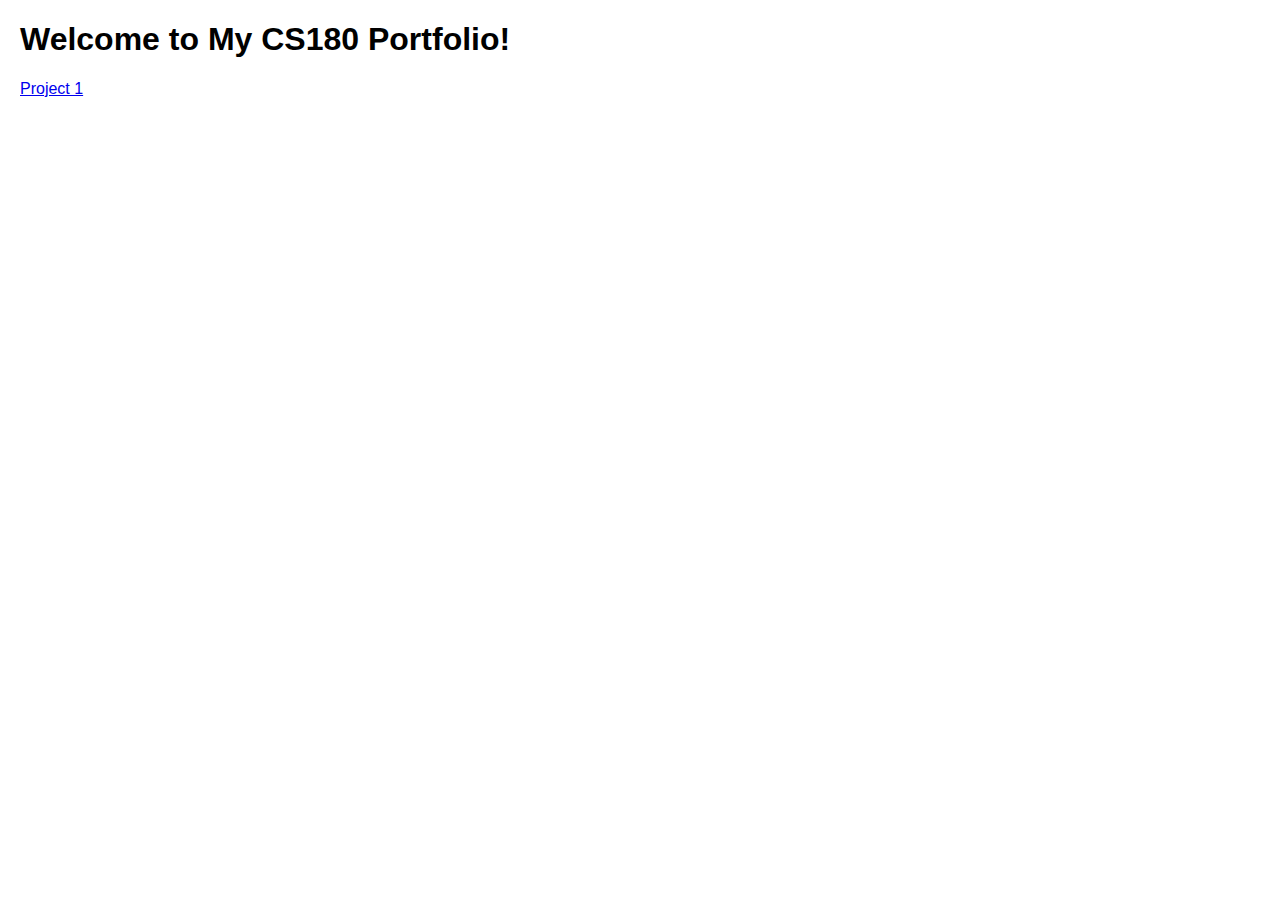
==== projects/index.html @ b0144ed0 "add colorizing photos website" ====
<!DOCTYPE html>
<html>
<head>
    <title>My Portfolio</title>
    <style>
        body {
            font-family: Arial, sans-serif;
            margin: 20px;
        }
    </style>
</head>
<body>
    <h1>Welcome to My CS180 Portfolio!</h1>
    <a href="./colorizingphotos/index.html">Project 1</a>
</body>
</html>
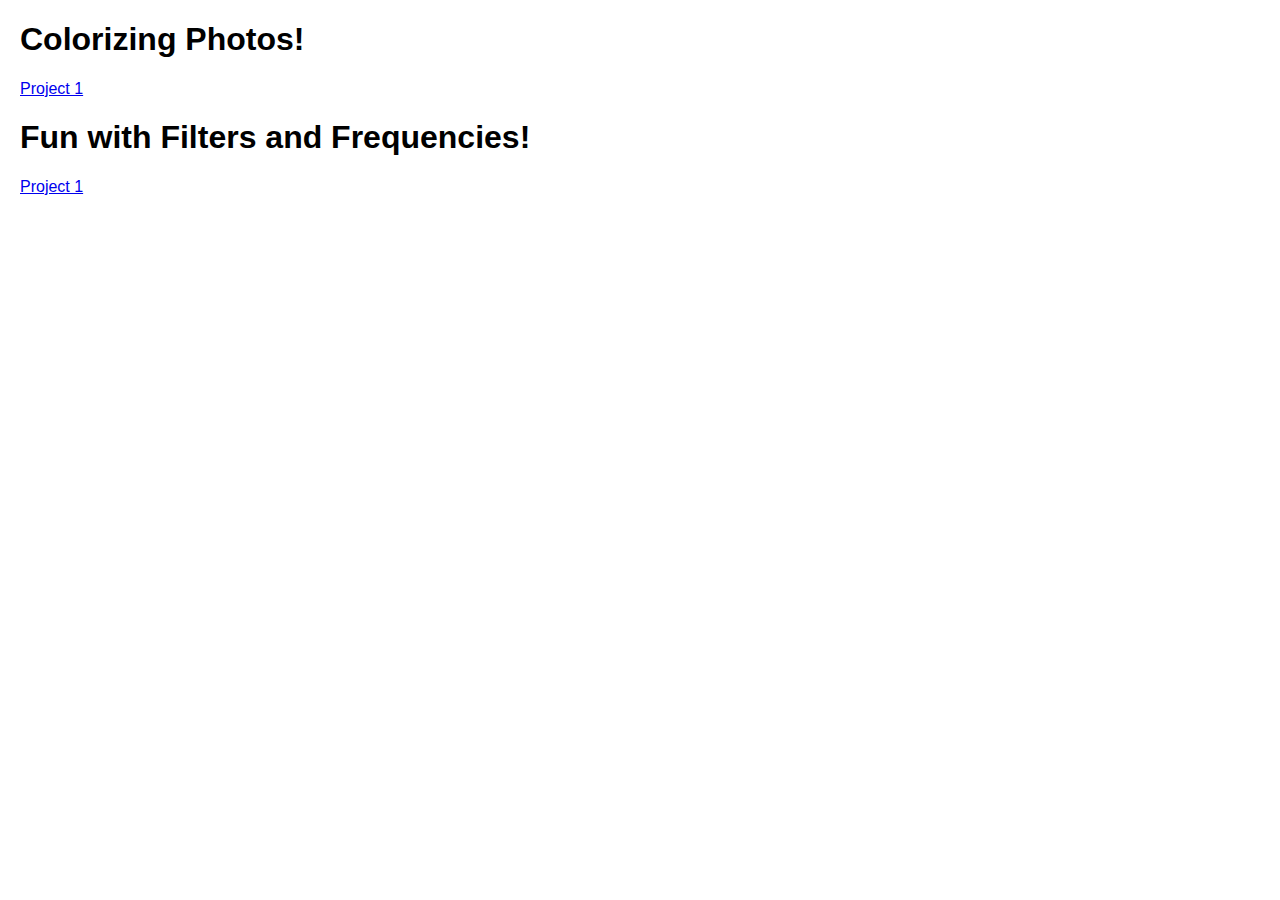
==== commit 1dfc9996: "add filter frequencies project template" ====
--- a/projects/index.html
+++ b/projects/index.html
@@ -10,7 +10,9 @@
     </style>
 </head>
 <body>
-    <h1>Welcome to My CS180 Portfolio!</h1>
+    <h1>Colorizing Photos!</h1>
     <a href="./colorizingphotos/index.html">Project 1</a>
+    <h1>Fun with Filters and Frequencies!</h1>
+    <a href="./filtersfrequencies/index.html">Project 1</a>
 </body>
 </html>
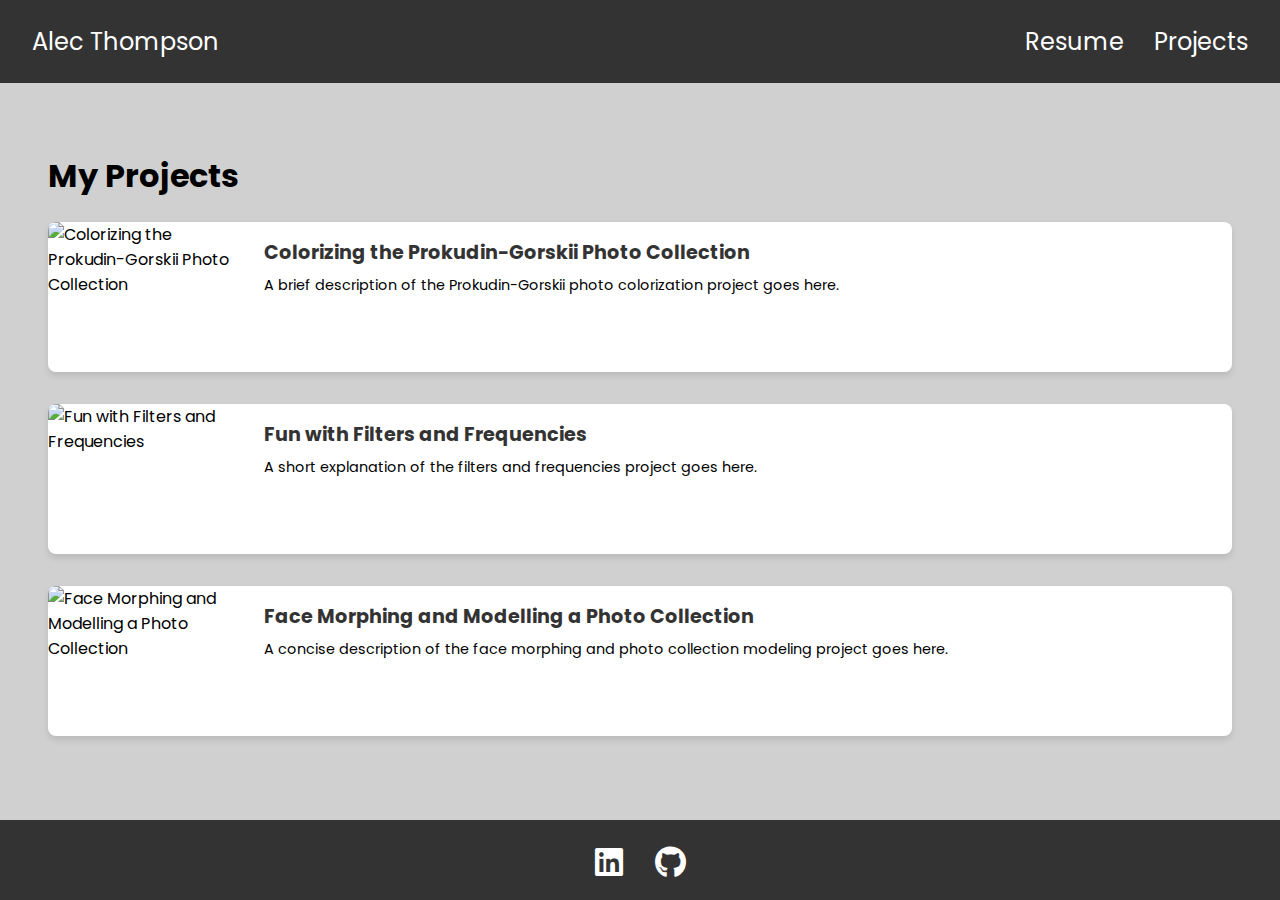
==== commit 997652aa: "add projects" ====
--- a/projects/index.html
+++ b/projects/index.html
@@ -1,18 +1,58 @@
 <!DOCTYPE html>
-<html>
+<html lang="en">
 <head>
-    <title>My Portfolio</title>
-    <style>
-        body {
-            font-family: Arial, sans-serif;
-            margin: 20px;
-        }
-    </style>
+    <meta charset="UTF-8">
+    <meta name="viewport" content="width=device-width, initial-scale=1.0">
+    <title>Alec Thompson - Projects</title>
+    <link href="https://fonts.googleapis.com/css2?family=Poppins:wght@300;400;700&display=swap" rel="stylesheet">
+    <link rel="stylesheet" href="https://cdnjs.cloudflare.com/ajax/libs/font-awesome/6.4.0/css/all.min.css">
+    <link rel="stylesheet" href="styles.css">
 </head>
 <body>
-    <h1>Colorizing Photos!</h1>
-    <a href="./colorizingphotos/index.html">Project 1</a>
-    <h1>Fun with Filters and Frequencies!</h1>
-    <a href="./filtersfrequencies/index.html">Project 1</a>
+    <nav>
+        <div class="nav-left">
+            <a href="https://thompalec.github.io" class="name">Alec Thompson</a>
+        </div>
+        <div class="nav-right">
+            <a href="https://thompalec.github.io/resume">Resume</a>
+            <a href="https://thompalec.github.io/projects">Projects</a>
+        </div>
+    </nav>
+
+    <main>
+        <h1>My Projects</h1>
+        <div class="project-list">
+            <div class="project-item">
+                <img src="project1-image.jpg" alt="Colorizing the Prokudin-Gorskii Photo Collection" class="project-image">
+                <div class="project-info">
+                    <h2><a href="https://thompalec.github.io/projects/colorizingphotos">Colorizing the Prokudin-Gorskii Photo Collection</a></h2>
+                    <p>A brief description of the Prokudin-Gorskii photo colorization project goes here.</p>
+                </div>
+            </div>
+            <div class="project-item">
+                <img src="project2-image.jpg" alt="Fun with Filters and Frequencies" class="project-image">
+                <div class="project-info">
+                    <h2><a href="https://thompalec.github.io/projects/filtersfrequencies">Fun with Filters and Frequencies</a></h2>
+                    <p>A short explanation of the filters and frequencies project goes here.</p>
+                </div>
+            </div>
+            <div class="project-item">
+                <img src="project3-image.jpg" alt="Face Morphing and Modelling a Photo Collection" class="project-image">
+                <div class="project-info">
+                    <h2><a href="https://thompalec.github.io/projects/facemorphing">Face Morphing and Modelling a Photo Collection</a></h2>
+                    <p>A concise description of the face morphing and photo collection modeling project goes here.</p>
+                </div>
+            </div>
+        </div>
+    </main>
+
+    <footer>
+        <a href="https://www.linkedin.com/in/your-linkedin-profile" class="social-icon" aria-label="LinkedIn">
+            <i class="fab fa-linkedin"></i>
+        </a>
+        <a href="https://github.com/your-github-profile" class="social-icon" aria-label="GitHub">
+            <i class="fab fa-github"></i>
+        </a>
+    </footer>
 </body>
-</html>
+</html>--- a/projects/styles.css
+++ b/projects/styles.css
@@ -0,0 +1,110 @@
+body {
+    font-family: 'Poppins', sans-serif;
+    margin: 0;
+    padding: 0;
+    display: flex;
+    flex-direction: column;
+    min-height: 100vh;
+}
+
+nav {
+    background-color: #333;
+    color: white;
+    display: flex;
+    justify-content: space-between;
+    align-items: center;
+    padding: 1.5rem 2rem;
+    font-size: 1.5rem;
+}
+
+.nav-left a, .nav-right a {
+    color: white;
+    text-decoration: none;
+    transition: transform 0.2s, font-size 0.2s;
+}
+
+.nav-right a {
+    margin-left: 1.5rem;
+}
+
+.nav-left a:hover, .nav-right a:hover {
+    transform: scale(1.1);
+    font-size: 1.6rem;
+}
+
+main {
+    background-color: #d0d0d0;
+    flex-grow: 1;
+    padding: 3rem;
+}
+
+.project-list {
+    display: flex;
+    flex-direction: column;
+    gap: 2rem;
+}
+
+.project-item {
+    display: flex;
+    background-color: #ffffff;
+    border-radius: 8px;
+    overflow: hidden;
+    box-shadow: 0 4px 6px rgba(0, 0, 0, 0.1);
+}
+
+.project-image {
+    width: 200px;
+    height: 150px;
+    object-fit: cover;
+}
+
+.project-info {
+    padding: 1rem;
+    flex-grow: 1;
+}
+
+.project-info h2 {
+    margin-top: 0;
+    margin-bottom: 0.5rem;
+    font-size: 1.2rem;
+}
+
+.project-info h2 a {
+    color: #333;
+    text-decoration: none;
+    transition: color 0.2s;
+}
+
+.project-info h2 a:hover {
+    color: #0056b3;
+}
+
+.project-info p {
+    margin: 0;
+    font-size: 0.9rem;
+}
+
+/* Existing styles */
+footer {
+    background-color: #333;
+    color: white;
+    display: flex;
+    justify-content: center;
+    padding: 1rem;
+}
+
+.social-icon {
+    font-size: 2rem;
+    color: white;
+    text-decoration: none;
+    margin: 0 1rem;
+    transition: transform 0.2s;
+}
+
+.social-icon:hover {
+    transform: scale(1.2);
+}
+
+.social-icon i {
+    vertical-align: middle;
+}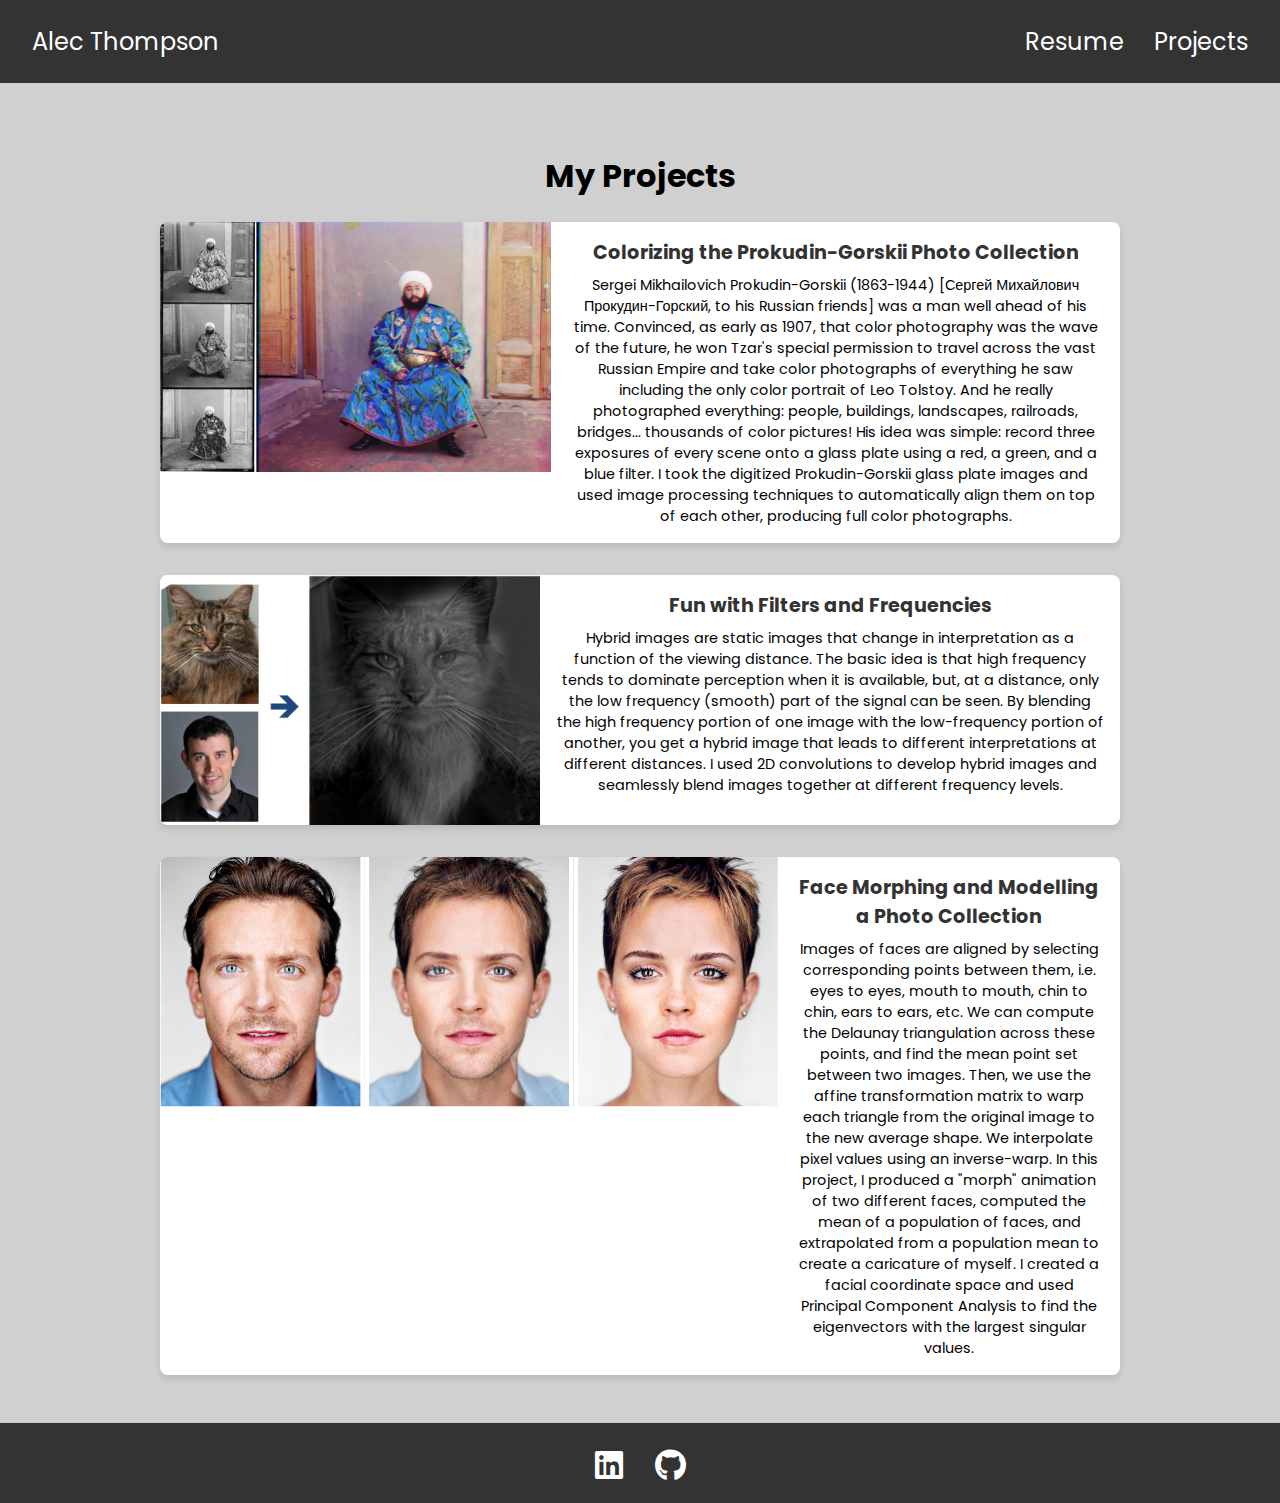
==== commit 080f5c5e: "Add projects descriptions" ====
--- a/projects/index.html
+++ b/projects/index.html
@@ -23,34 +23,54 @@
         <h1>My Projects</h1>
         <div class="project-list">
             <div class="project-item">
-                <img src="project1-image.jpg" alt="Colorizing the Prokudin-Gorskii Photo Collection" class="project-image">
+                <img src="media/colorizing.jpg" alt="Colorizing the Prokudin-Gorskii Photo Collection" class="project-image">
                 <div class="project-info">
                     <h2><a href="https://thompalec.github.io/projects/colorizingphotos">Colorizing the Prokudin-Gorskii Photo Collection</a></h2>
-                    <p>A brief description of the Prokudin-Gorskii photo colorization project goes here.</p>
+                    <p>Sergei Mikhailovich Prokudin-Gorskii (1863-1944) [Сергей Михайлович Прокудин-Горский, to his Russian friends] 
+                        was a man well ahead of his time. Convinced, as early as 1907, that color photography was the wave of the future, 
+                        he won Tzar's special permission to travel across the vast Russian Empire and take color photographs of everything 
+                        he saw including the only color portrait of Leo Tolstoy. And he really photographed everything: people, buildings, 
+                        landscapes, railroads, bridges... thousands of color pictures! His idea was simple: record three exposures of every 
+                        scene onto a glass plate using a red, a green, and a blue filter.  I took the digitized Prokudin-Gorskii glass plate images
+                    and used image processing techniques to automatically align them on top of each other, producing full color photographs. </p>
                 </div>
             </div>
             <div class="project-item">
-                <img src="project2-image.jpg" alt="Fun with Filters and Frequencies" class="project-image">
+                <img src="media/filtersfrequencies.jpg" alt="Fun with Filters and Frequencies" class="project-image">
                 <div class="project-info">
                     <h2><a href="https://thompalec.github.io/projects/filtersfrequencies">Fun with Filters and Frequencies</a></h2>
-                    <p>A short explanation of the filters and frequencies project goes here.</p>
+                    <p>Hybrid images are static images that change in interpretation as a function of the viewing distance. 
+                        The basic idea is that high frequency tends to dominate perception when it is available, but, at a distance, 
+                        only the low frequency (smooth) part of the signal can be seen. By blending the high frequency portion of one 
+                        image with the low-frequency portion of another, you get a hybrid image that leads to different interpretations 
+                        at different distances.  I used 2D convolutions to develop hybrid images and seamlessly blend images together at 
+                        different frequency levels.
+
+                    </p>
                 </div>
             </div>
             <div class="project-item">
-                <img src="project3-image.jpg" alt="Face Morphing and Modelling a Photo Collection" class="project-image">
+                <img src="media/facemorphing.jpg" alt="Face Morphing and Modelling a Photo Collection" class="project-image">
                 <div class="project-info">
                     <h2><a href="https://thompalec.github.io/projects/facemorphing">Face Morphing and Modelling a Photo Collection</a></h2>
-                    <p>A concise description of the face morphing and photo collection modeling project goes here.</p>
+                    <p>Images of faces are aligned by selecting corresponding points between them, i.e. eyes to eyes, mouth to mouth, 
+                        chin to chin, ears to ears, etc.  We can compute the Delaunay triangulation across these points, and find the 
+                        mean point set between two images.  Then, we use the affine transformation matrix to warp each triangle 
+                        from the original image to the new average shape.  We interpolate pixel values using an inverse-warp.  In this 
+                        project, I produced a "morph" animation of two different faces, computed the mean of a population of faces,
+                        and extrapolated from a population mean to create a caricature of myself.  I created a facial coordinate space and
+                        used Principal Component Analysis to find the eigenvectors with the largest singular values.
+                    </p>
                 </div>
             </div>
         </div>
     </main>
 
     <footer>
-        <a href="https://www.linkedin.com/in/your-linkedin-profile" class="social-icon" aria-label="LinkedIn">
+        <a href="https://www.linkedin.com/in/alec-w-thompson/" class="social-icon" aria-label="LinkedIn">
             <i class="fab fa-linkedin"></i>
         </a>
-        <a href="https://github.com/your-github-profile" class="social-icon" aria-label="GitHub">
+        <a href="https://github.com/thompalec/" class="social-icon" aria-label="GitHub">
             <i class="fab fa-github"></i>
         </a>
     </footer>
--- a/projects/styles.css
+++ b/projects/styles.css
@@ -35,7 +35,11 @@
 main {
     background-color: #d0d0d0;
     flex-grow: 1;
-    padding: 3rem;
+    padding-top: 3rem;
+    padding-bottom: 3rem;
+    padding-left: 10rem;
+    padding-right: 10rem;
+    text-align: center;
 }
 
 .project-list {
@@ -53,8 +57,7 @@
 }
 
 .project-image {
-    width: 200px;
-    height: 150px;
+    height: 250px;
     object-fit: cover;
 }
 
@@ -84,7 +87,6 @@
     font-size: 0.9rem;
 }
 
-/* Existing styles */
 footer {
     background-color: #333;
     color: white;
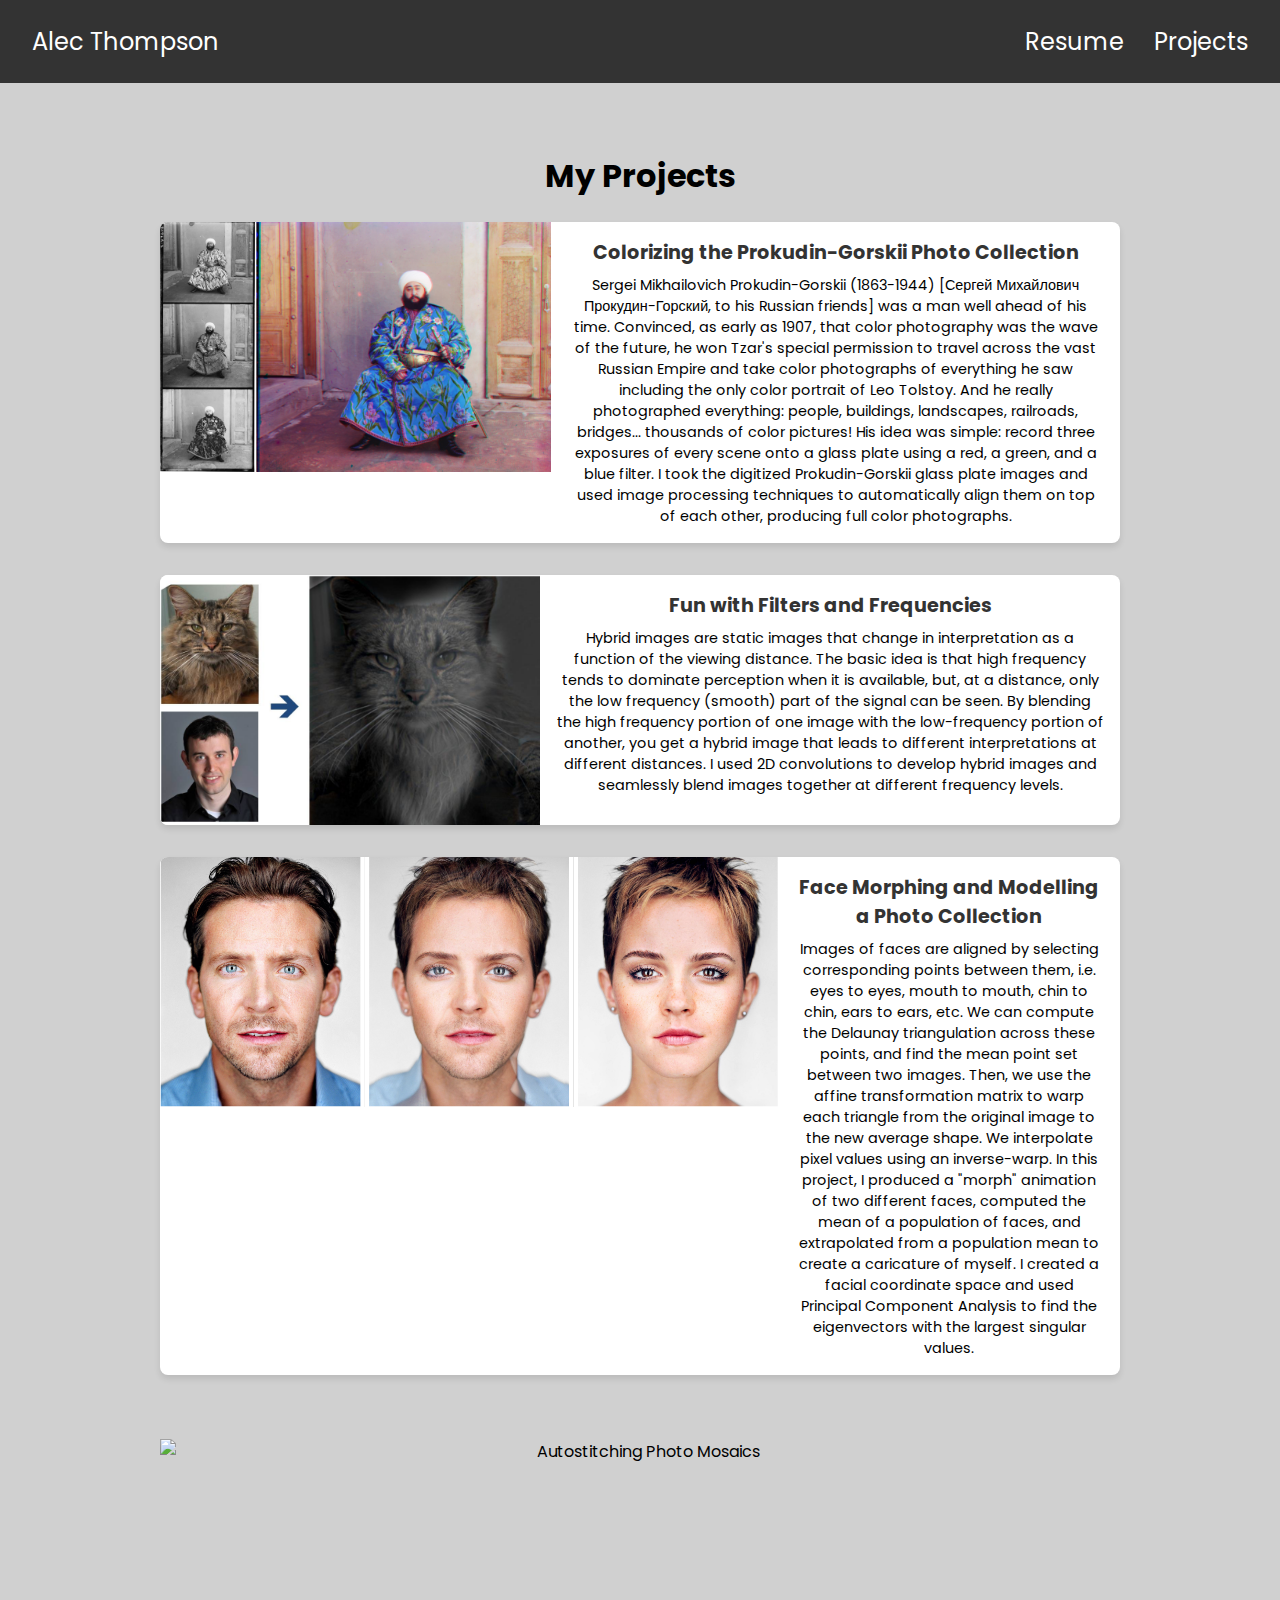
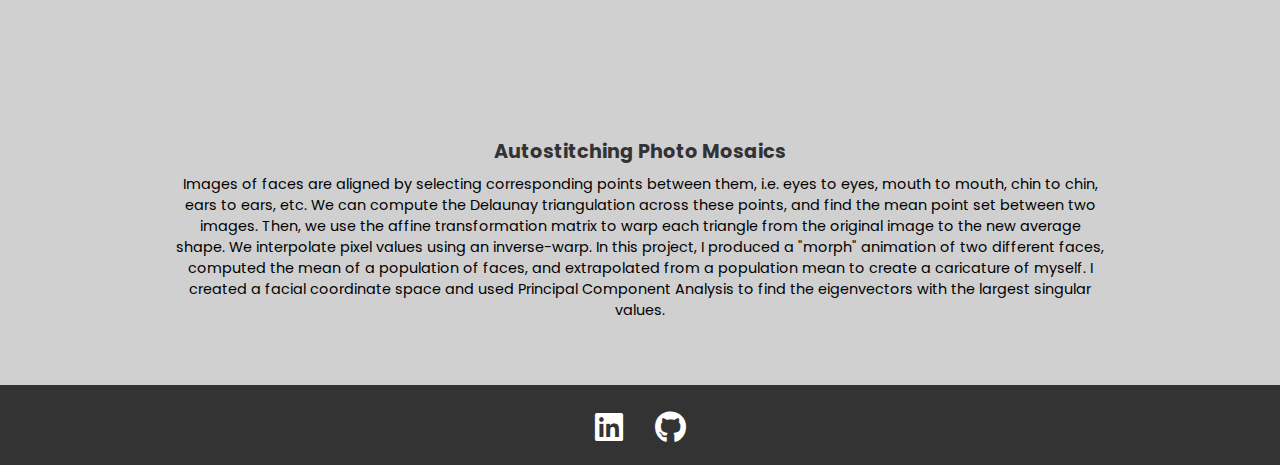
==== commit 7bd24570: "add diffusion model project" ====
--- a/projects/index.html
+++ b/projects/index.html
@@ -63,6 +63,20 @@
                     </p>
                 </div>
             </div>
+            <div class="project-item"></div>
+                <img src="media/imagemosaics.jpg" alt="Autostitching Photo Mosaics" class="project-image">
+                <div class="project-info">
+                    <h2><a href="https://thompalec.github.io/projects/imagemosaics">Autostitching Photo Mosaics</a></h2>
+                    <p>Images of faces are aligned by selecting corresponding points between them, i.e. eyes to eyes, mouth to mouth, 
+                        chin to chin, ears to ears, etc.  We can compute the Delaunay triangulation across these points, and find the 
+                        mean point set between two images.  Then, we use the affine transformation matrix to warp each triangle 
+                        from the original image to the new average shape.  We interpolate pixel values using an inverse-warp.  In this 
+                        project, I produced a "morph" animation of two different faces, computed the mean of a population of faces,
+                        and extrapolated from a population mean to create a caricature of myself.  I created a facial coordinate space and
+                        used Principal Component Analysis to find the eigenvectors with the largest singular values.
+                    </p>
+                </div>
+            </div>
         </div>
     </main>
 
